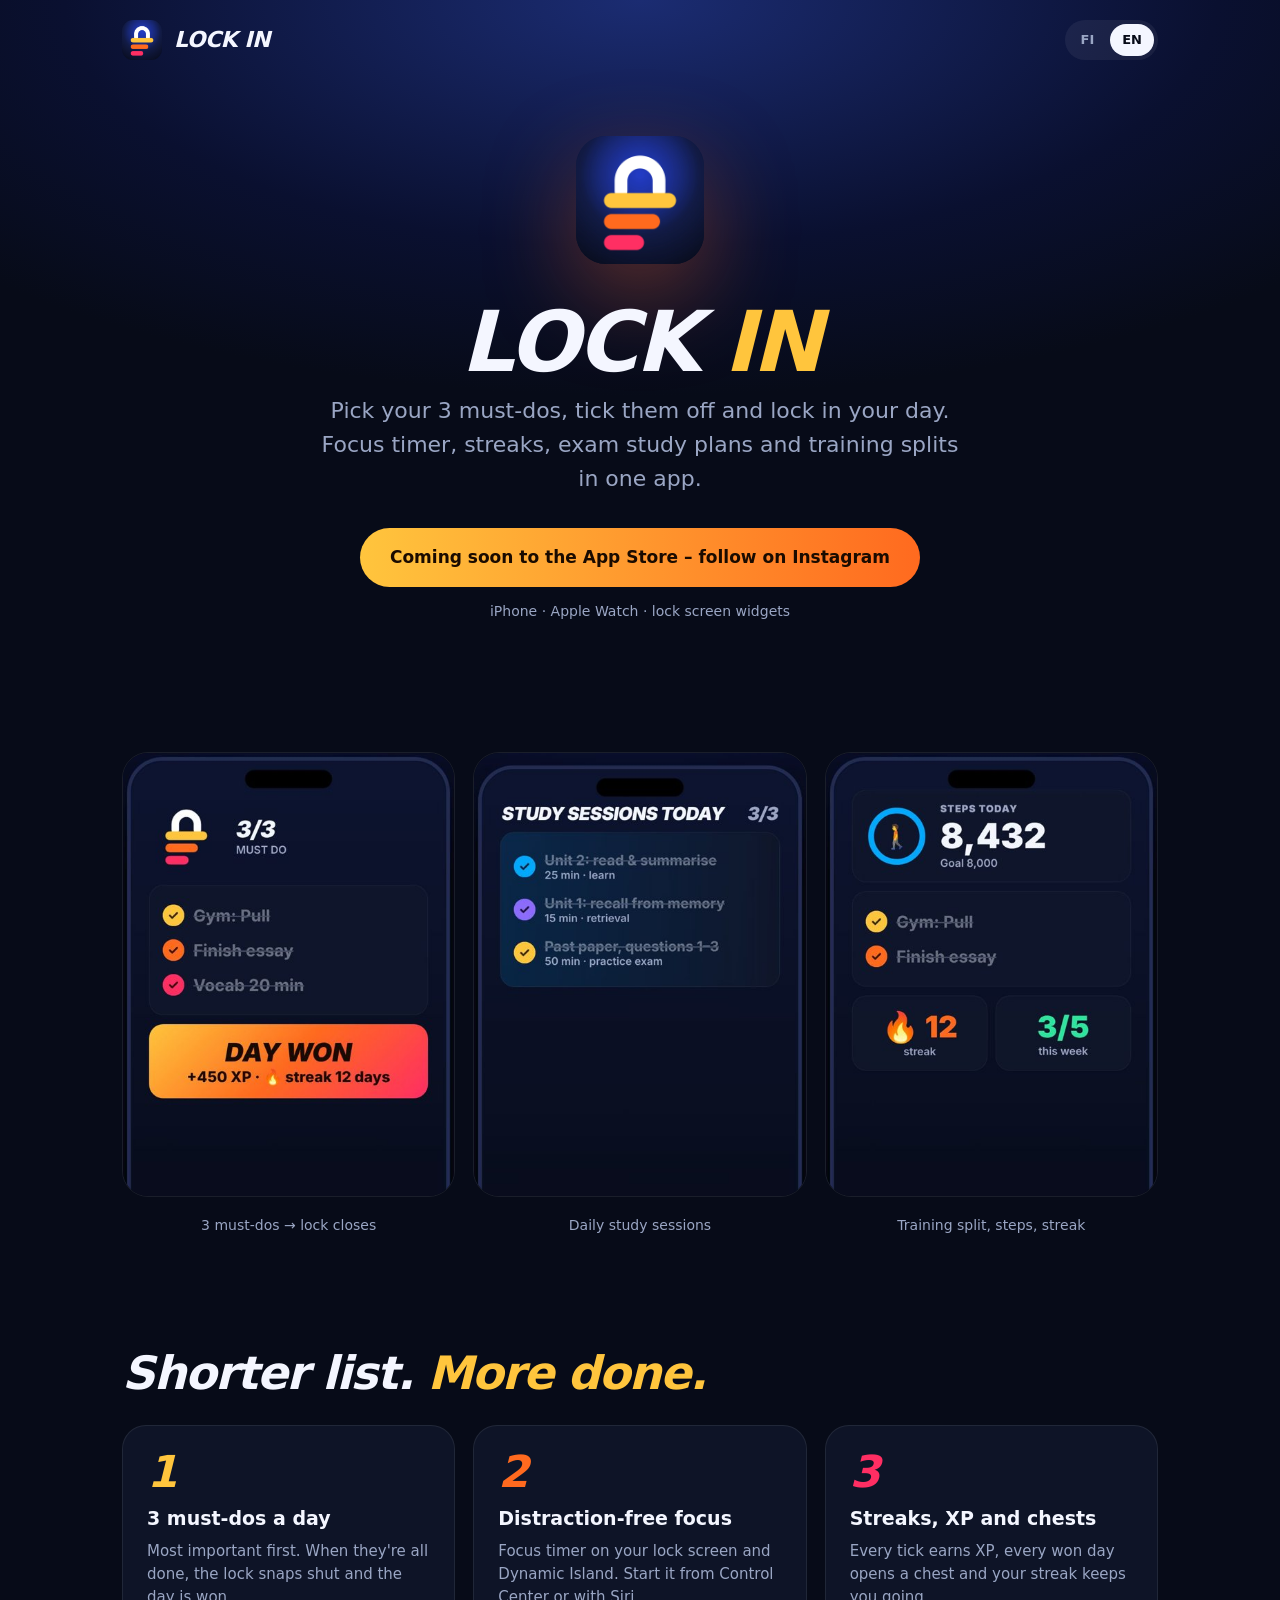
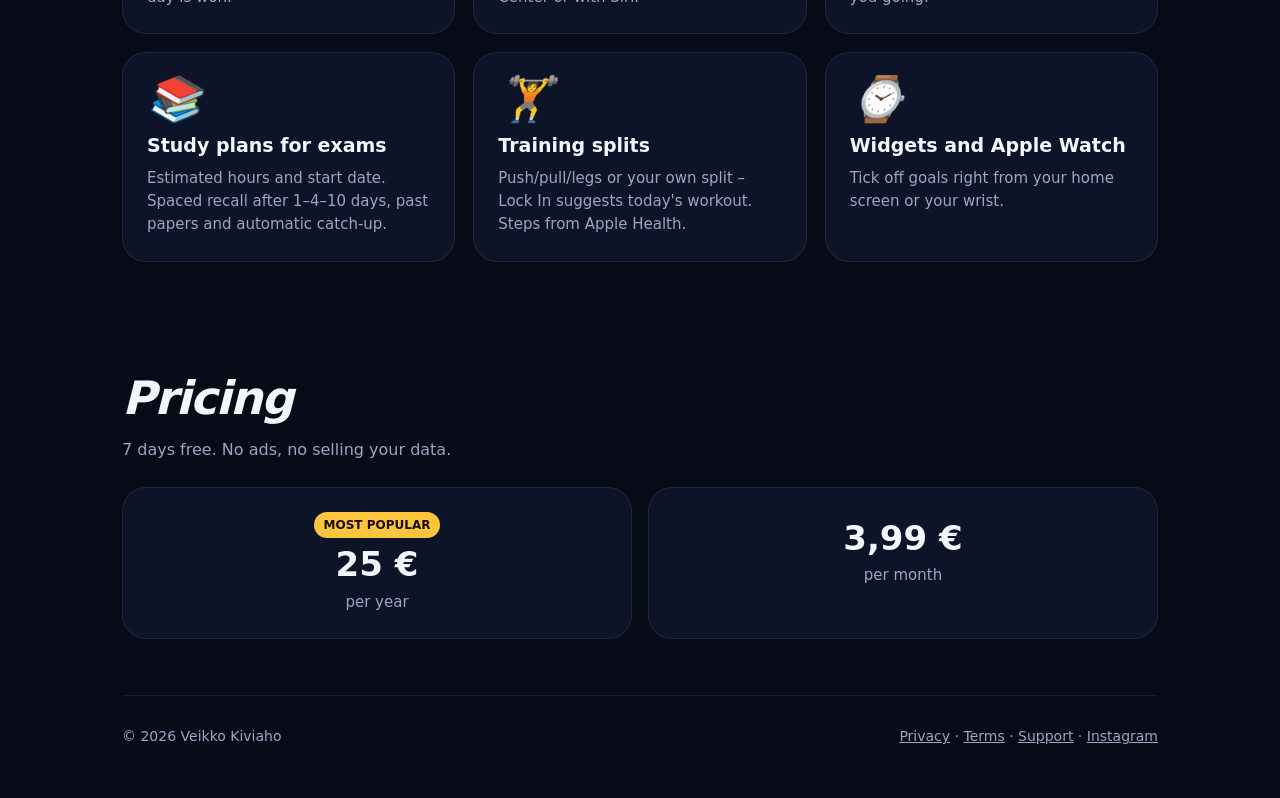
==== index.html @ 8c1f183f "Lock In -nettisivu: etusivu, tietosuoja, käyttöehdot, tuki (FI/EN) Co-Authored-By: Claude Opus 5.5 <" ====
<!doctype html>
<html lang="fi">
<head>
<meta charset="utf-8">
<meta name="viewport" content="width=device-width,initial-scale=1">
<title>Lock In – Focus on what matters</title>
<meta name="description" content="Lock In: 3 must-do goals a day, focus timer, streaks, study plans for finals (YO-kokeet) and training splits. Päivän 3 pakollista, fokus, putket ja YO-lukusuunnitelmat.">
<meta property="og:title" content="Lock In – Focus on what matters">
<meta property="og:description" content="3 must-dos a day, focus timer, streaks and study plans. Coming soon to the App Store.">
<meta property="og:image" content="og.png">
<link rel="icon" href="icon.jpg">
<link rel="stylesheet" href="style.css">
<script src="lang.js"></script>
</head>
<body>
<div class="wrap">
  <nav>
    <a class="brand" href="./"><img src="icon.jpg" alt="">LOCK IN</a>
    <div class="lang"><button data-set="fi" onclick="setLang('fi')">FI</button><button data-set="en" onclick="setLang('en')">EN</button></div>
  </nav>

  <header class="hero">
    <img class="icon" src="icon.jpg" alt="Lock In">
    <h1>LOCK <span>IN</span></h1>
    <p class="tag" data-l="fi">Valitse päivän 3 pakollista, ruksaa ne ja lukitse päivä. Fokusajastin, putket, YO-lukusuunnitelmat ja treenikierrot samassa äpissä.</p>
    <p class="tag" data-l="en">Pick your 3 must-dos, tick them off and lock in your day. Focus timer, streaks, exam study plans and training splits in one app.</p>
    <a class="cta" href="https://www.instagram.com/lockin.focusapp/" data-l="fi">Tulossa App Storeen – seuraa Instagramissa</a>
    <a class="cta" href="https://www.instagram.com/lockin.focusapp/" data-l="en">Coming soon to the App Store – follow on Instagram</a>
    <p class="sub-cta" data-l="fi">iPhone · Apple Watch · widgetit lukitusnäytölle</p>
    <p class="sub-cta" data-l="en">iPhone · Apple Watch · lock screen widgets</p>
  </header>

  <section>
    <div class="shots">
      <figure><img data-src-fi="shot_3goals_fi.jpg" data-src-en="shot_3goals_en.jpg" src="shot_3goals_fi.jpg" alt=""><figcaption><span data-l="fi">3 pakollista → lukko kiinni</span><span data-l="en">3 must-dos → lock closes</span></figcaption></figure>
      <figure><img data-src-fi="shot_yo_fi.jpg" data-src-en="shot_yo_en.jpg" src="shot_yo_fi.jpg" alt=""><figcaption><span data-l="fi">Lukuvuorot kokeeseen</span><span data-l="en">Daily study sessions</span></figcaption></figure>
      <figure><img data-src-fi="shot_gym_fi.jpg" data-src-en="shot_gym_en.jpg" src="shot_gym_fi.jpg" alt=""><figcaption><span data-l="fi">Treenikierto, askeleet, putki</span><span data-l="en">Training split, steps, streak</span></figcaption></figure>
    </div>
  </section>

  <section>
    <h2 data-l="fi">Vähemmän listaa. <span class="hl">Enemmän tehtyä.</span></h2>
    <h2 data-l="en">Shorter list. <span class="hl">More done.</span></h2>
    <div class="grid">
      <div class="card"><div class="num" style="color:var(--gold)">1</div>
        <h3 data-l="fi">3 pakollista päivässä</h3><h3 data-l="en">3 must-dos a day</h3>
        <p data-l="fi">Tärkein ensin. Kun kaikki on tehty, lukko napsahtaa kiinni ja päivä on voitettu.</p>
        <p data-l="en">Most important first. When they're all done, the lock snaps shut and the day is won.</p></div>
      <div class="card"><div class="num" style="color:var(--orange)">2</div>
        <h3 data-l="fi">Fokus ilman häiriöitä</h3><h3 data-l="en">Distraction-free focus</h3>
        <p data-l="fi">Fokusajastin lukitusnäytöllä ja Dynamic Islandissa. Ohjauskeskuksesta ja Sirillä yhdellä napilla.</p>
        <p data-l="en">Focus timer on your lock screen and Dynamic Island. Start it from Control Center or with Siri.</p></div>
      <div class="card"><div class="num" style="color:var(--pink)">3</div>
        <h3 data-l="fi">Putket, XP ja arkut</h3><h3 data-l="en">Streaks, XP and chests</h3>
        <p data-l="fi">Jokainen ruksi antaa XP:tä, voitettu päivä avaa arkun ja putki pitää liikkeessä.</p>
        <p data-l="en">Every tick earns XP, every won day opens a chest and your streak keeps you going.</p></div>
      <div class="card"><div class="num" style="color:var(--sky)">📚</div>
        <h3 data-l="fi">Lukusuunnitelma YO-kokeisiin</h3><h3 data-l="en">Study plans for exams</h3>
        <p data-l="fi">Arvio lukutunneista ja aloituspäivästä. Muistista palautus 1–4–10 päivän välein, vanhat YO-kokeet ja rästien siirto.</p>
        <p data-l="en">Estimated hours and start date. Spaced recall after 1–4–10 days, past papers and automatic catch-up.</p></div>
      <div class="card"><div class="num" style="color:var(--sky)">🏋️</div>
        <h3 data-l="fi">Treenikierrot</h3><h3 data-l="en">Training splits</h3>
        <p data-l="fi">Push/pull/legs tai oma kierto – Lock In ehdottaa päivän treenin. Askeleet Terveys-äpistä.</p>
        <p data-l="en">Push/pull/legs or your own split – Lock In suggests today's workout. Steps from Apple Health.</p></div>
      <div class="card"><div class="num" style="color:var(--sky)">⌚</div>
        <h3 data-l="fi">Widgetit ja Apple Watch</h3><h3 data-l="en">Widgets and Apple Watch</h3>
        <p data-l="fi">Ruksaa tavoitteet suoraan kotinäytöltä tai ranteesta.</p>
        <p data-l="en">Tick off goals right from your home screen or your wrist.</p></div>
    </div>
  </section>

  <section>
    <h2 data-l="fi">Hinta</h2><h2 data-l="en">Pricing</h2>
    <p data-l="fi" style="color:var(--muted)">7 päivää ilmaiseksi. Ei mainoksia, ei tietojen myyntiä.</p>
    <p data-l="en" style="color:var(--muted)">7 days free. No ads, no selling your data.</p>
    <div class="price">
      <div class="card"><span class="badge" data-l="fi">SUOSITUIN</span><span class="badge" data-l="en">MOST POPULAR</span>
        <div class="big">25 €</div><p data-l="fi">vuodessa</p><p data-l="en">per year</p></div>
      <div class="card"><div class="big">3,99 €</div><p data-l="fi">kuukaudessa</p><p data-l="en">per month</p></div>
    </div>
  </section>

  <footer>
    <span>© 2026 Veikko Kiviaho</span>
    <span><a href="privacy.html" data-l="fi">Tietosuoja</a><a href="privacy.html" data-l="en">Privacy</a> · <a href="terms.html" data-l="fi">Käyttöehdot</a><a href="terms.html" data-l="en">Terms</a> · <a href="support.html" data-l="fi">Tuki</a><a href="support.html" data-l="en">Support</a> · <a href="https://www.instagram.com/lockin.focusapp/">Instagram</a></span>
  </footer>
</div>
</body>
</html>
---- style.css ----
:root{--bg:#070B18;--surface:#10172B;--ink:#F4F6FF;--muted:#9AA6C4;--gold:#FFC53D;--orange:#FF6A1F;--pink:#FF2E63;--sky:#00A8FF}
*{box-sizing:border-box}
html{scroll-behavior:smooth}
body{margin:0;background:var(--bg);color:var(--ink);font-family:Inter,ui-sans-serif,system-ui,-apple-system,"Segoe UI",Roboto,sans-serif;line-height:1.55;-webkit-font-smoothing:antialiased}
body::before{content:"";position:fixed;inset:0;z-index:-1;background:radial-gradient(ellipse 90% 55% at 50% 0%,#1B2C72 0%,#0A1030 50%,var(--bg) 80%)}
a{color:var(--sky)}
.wrap{max-width:1080px;margin:0 auto;padding:0 22px}
nav{display:flex;align-items:center;justify-content:space-between;padding:20px 0}
.brand{display:flex;align-items:center;gap:12px;font-weight:900;font-style:italic;font-size:22px;letter-spacing:-.5px;color:var(--ink);text-decoration:none}
.brand img{width:40px;height:40px;border-radius:11px}
.lang{display:flex;gap:4px;background:rgba(255,255,255,.06);border-radius:999px;padding:4px}
.lang button{border:0;background:none;color:var(--muted);font:inherit;font-weight:800;font-size:13px;padding:6px 12px;border-radius:999px;cursor:pointer}
.lang button.on{background:var(--ink);color:var(--bg)}
.hero{text-align:center;padding:56px 0 30px}
.hero img.icon{width:128px;height:128px;border-radius:30px;box-shadow:0 30px 90px rgba(255,106,31,.35)}
h1{font-weight:900;font-style:italic;font-size:clamp(44px,8vw,84px);line-height:1;letter-spacing:-3px;margin:28px 0 10px}
h1 span,.hl{color:var(--gold)}
.tag{font-size:clamp(18px,2.4vw,22px);color:var(--muted);max-width:640px;margin:0 auto}
.cta{display:inline-block;margin-top:32px;padding:16px 30px;border-radius:999px;background:linear-gradient(90deg,var(--gold),var(--orange));color:#1A0B00;font-weight:900;text-decoration:none;font-size:17px}
.sub-cta{margin-top:14px;color:var(--muted);font-size:14px}
section{padding:56px 0}
h2{font-weight:900;font-style:italic;font-size:clamp(30px,4.5vw,46px);letter-spacing:-1.5px;line-height:1.05;margin:0 0 14px}
.grid{display:grid;grid-template-columns:repeat(auto-fit,minmax(280px,1fr));gap:18px;margin-top:28px}
.card{background:rgba(16,23,43,.85);border:1px solid rgba(255,255,255,.08);border-radius:24px;padding:24px}
.card h3{margin:10px 0 6px;font-size:19px}
.card p{margin:0;color:var(--muted);font-size:15px}
.num{font-weight:900;font-style:italic;font-size:44px;line-height:1}
.shots{display:grid;grid-template-columns:repeat(3,1fr);gap:18px;margin-top:30px}
.shots figure{margin:0}
.shots img{width:100%;border-radius:26px;border:1px solid rgba(255,255,255,.08)}
.shots figcaption{text-align:center;color:var(--muted);font-size:14px;margin-top:10px}
@media(max-width:720px){.shots{grid-template-columns:1fr;max-width:360px;margin-left:auto;margin-right:auto}}
.price{display:flex;gap:16px;flex-wrap:wrap;margin-top:24px}
.price .card{flex:1;min-width:200px;text-align:center}
.price .big{font-size:34px;font-weight:900}
.badge{display:inline-block;background:var(--gold);color:#1A0B00;font-weight:900;font-size:12px;padding:4px 10px;border-radius:999px}
footer{border-top:1px solid rgba(255,255,255,.08);padding:30px 0 50px;color:var(--muted);font-size:14px;display:flex;flex-wrap:wrap;gap:18px;justify-content:space-between}
footer a{color:var(--muted)}
.doc{max-width:760px;padding:30px 0 60px}
.doc h1{font-size:clamp(36px,6vw,56px);text-align:left}
.doc h2{font-size:24px;margin-top:34px;font-style:normal;letter-spacing:-.3px}
.doc p,.doc li{color:#C9D1EA}
html[lang=fi] [data-l=en],html[lang=en] [data-l=fi]{display:none!important}
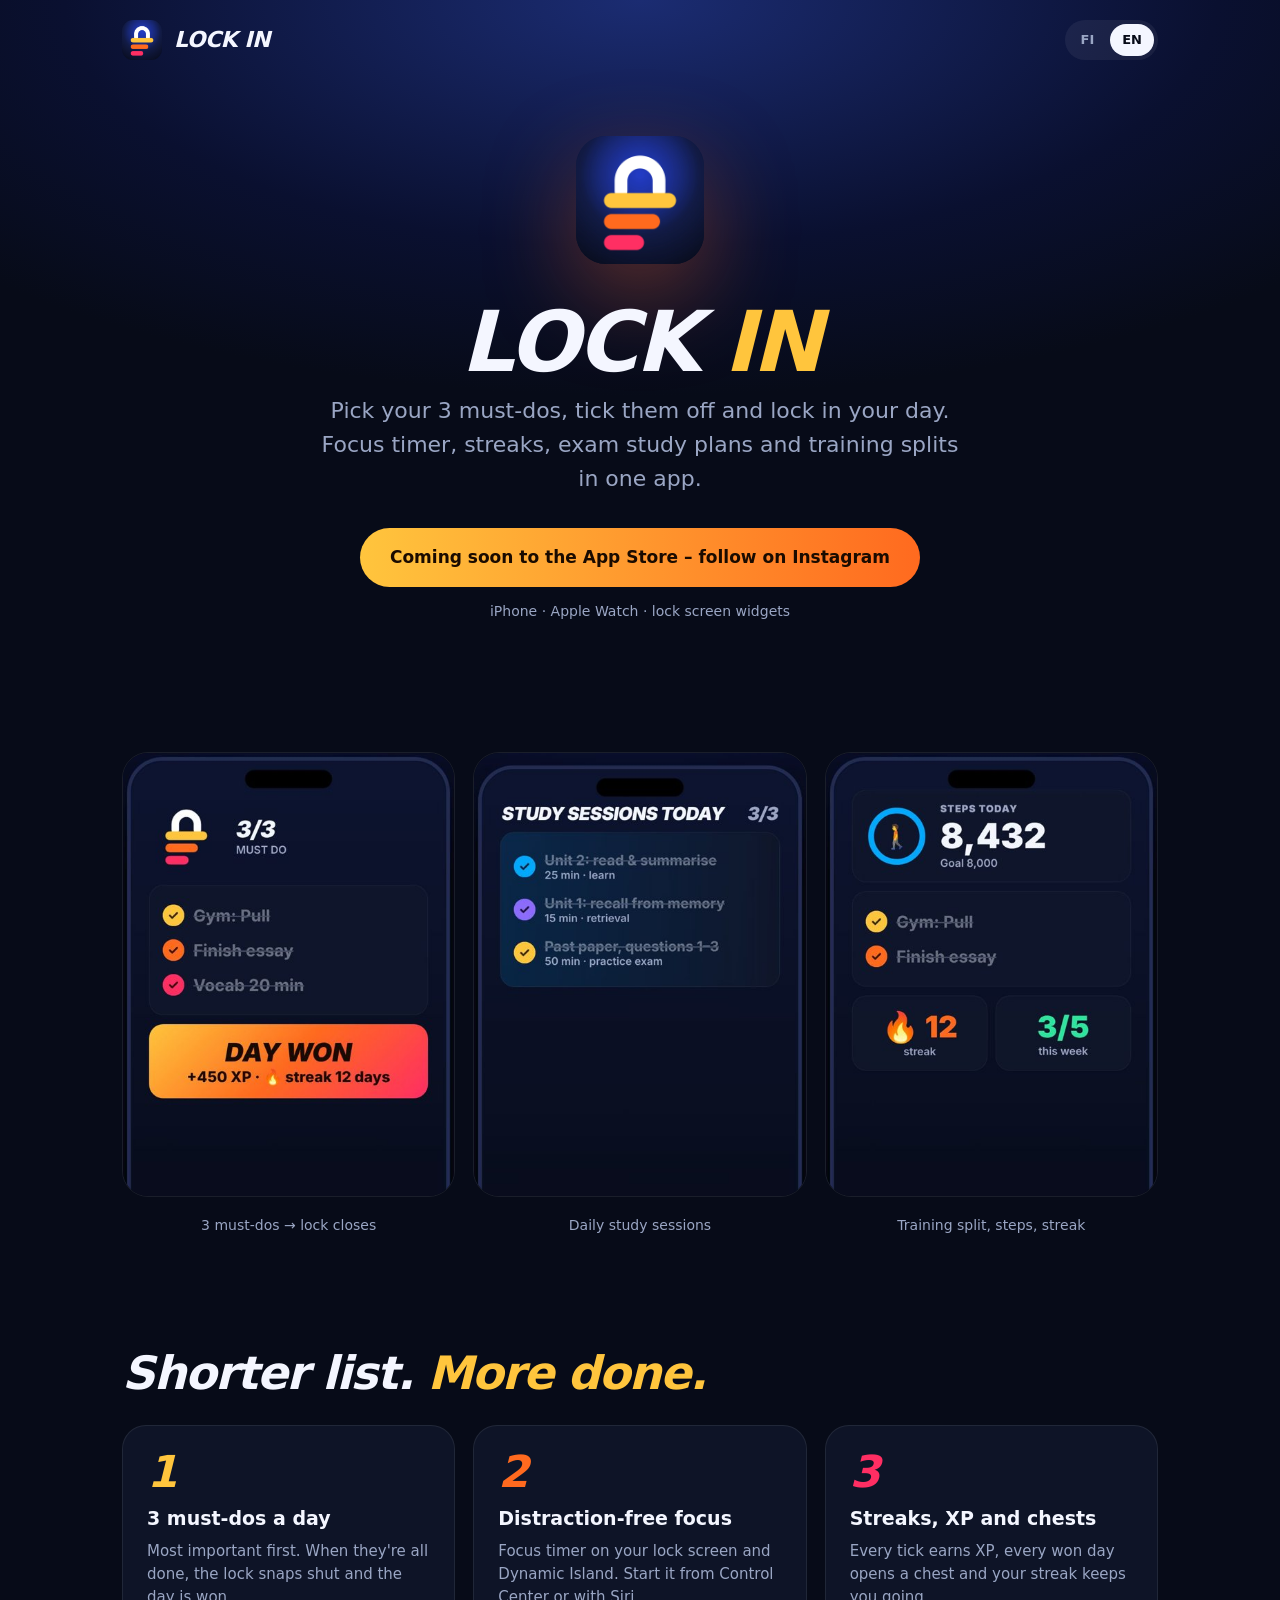
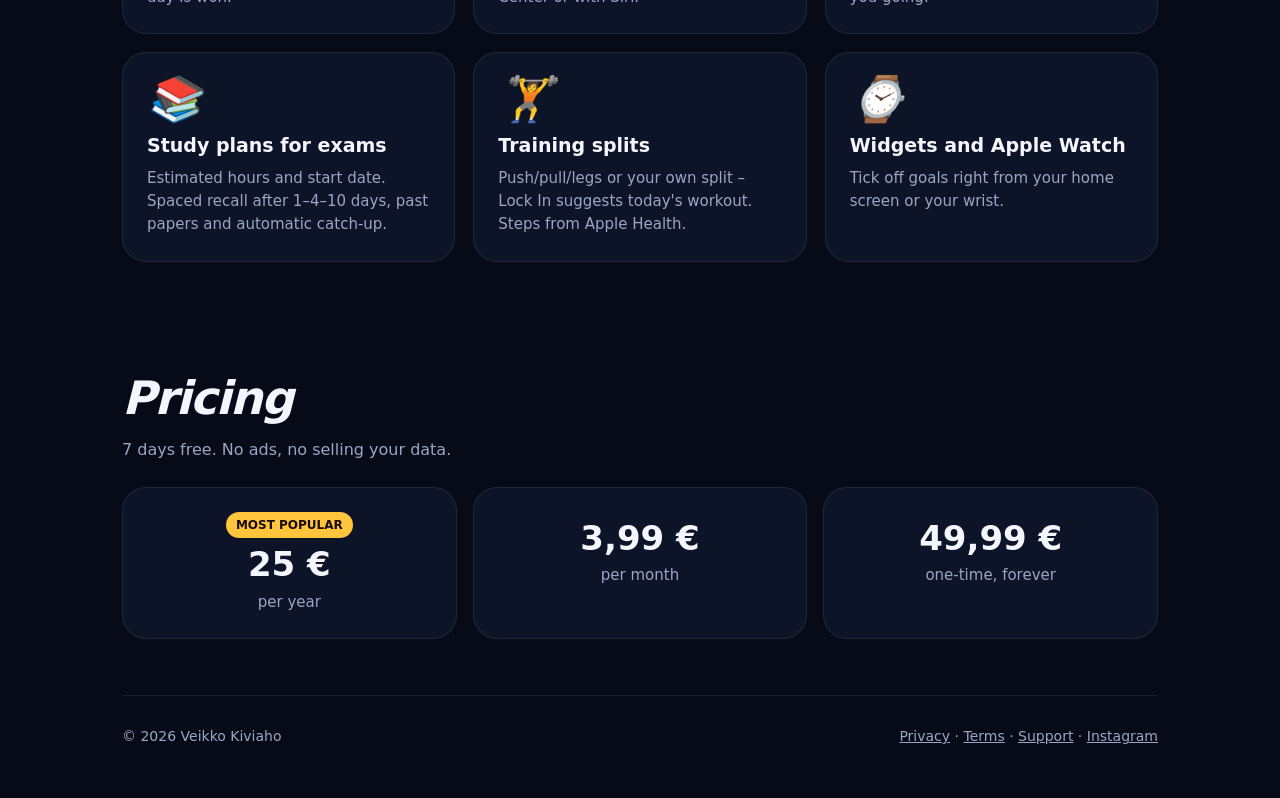
==== commit 72b88fa2: "Kertaoston hinta 49,99 € Co-Authored-By: Claude Opus 5.5 <noreply@anthropic.com> Claude-Session: htt" ====
--- a/index.html
+++ b/index.html
@@ -77,6 +77,7 @@
       <div class="card"><span class="badge" data-l="fi">SUOSITUIN</span><span class="badge" data-l="en">MOST POPULAR</span>
         <div class="big">25 €</div><p data-l="fi">vuodessa</p><p data-l="en">per year</p></div>
       <div class="card"><div class="big">3,99 €</div><p data-l="fi">kuukaudessa</p><p data-l="en">per month</p></div>
+      <div class="card"><div class="big">49,99 €</div><p data-l="fi">kertaosto, ikuisesti</p><p data-l="en">one-time, forever</p></div>
     </div>
   </section>
 
